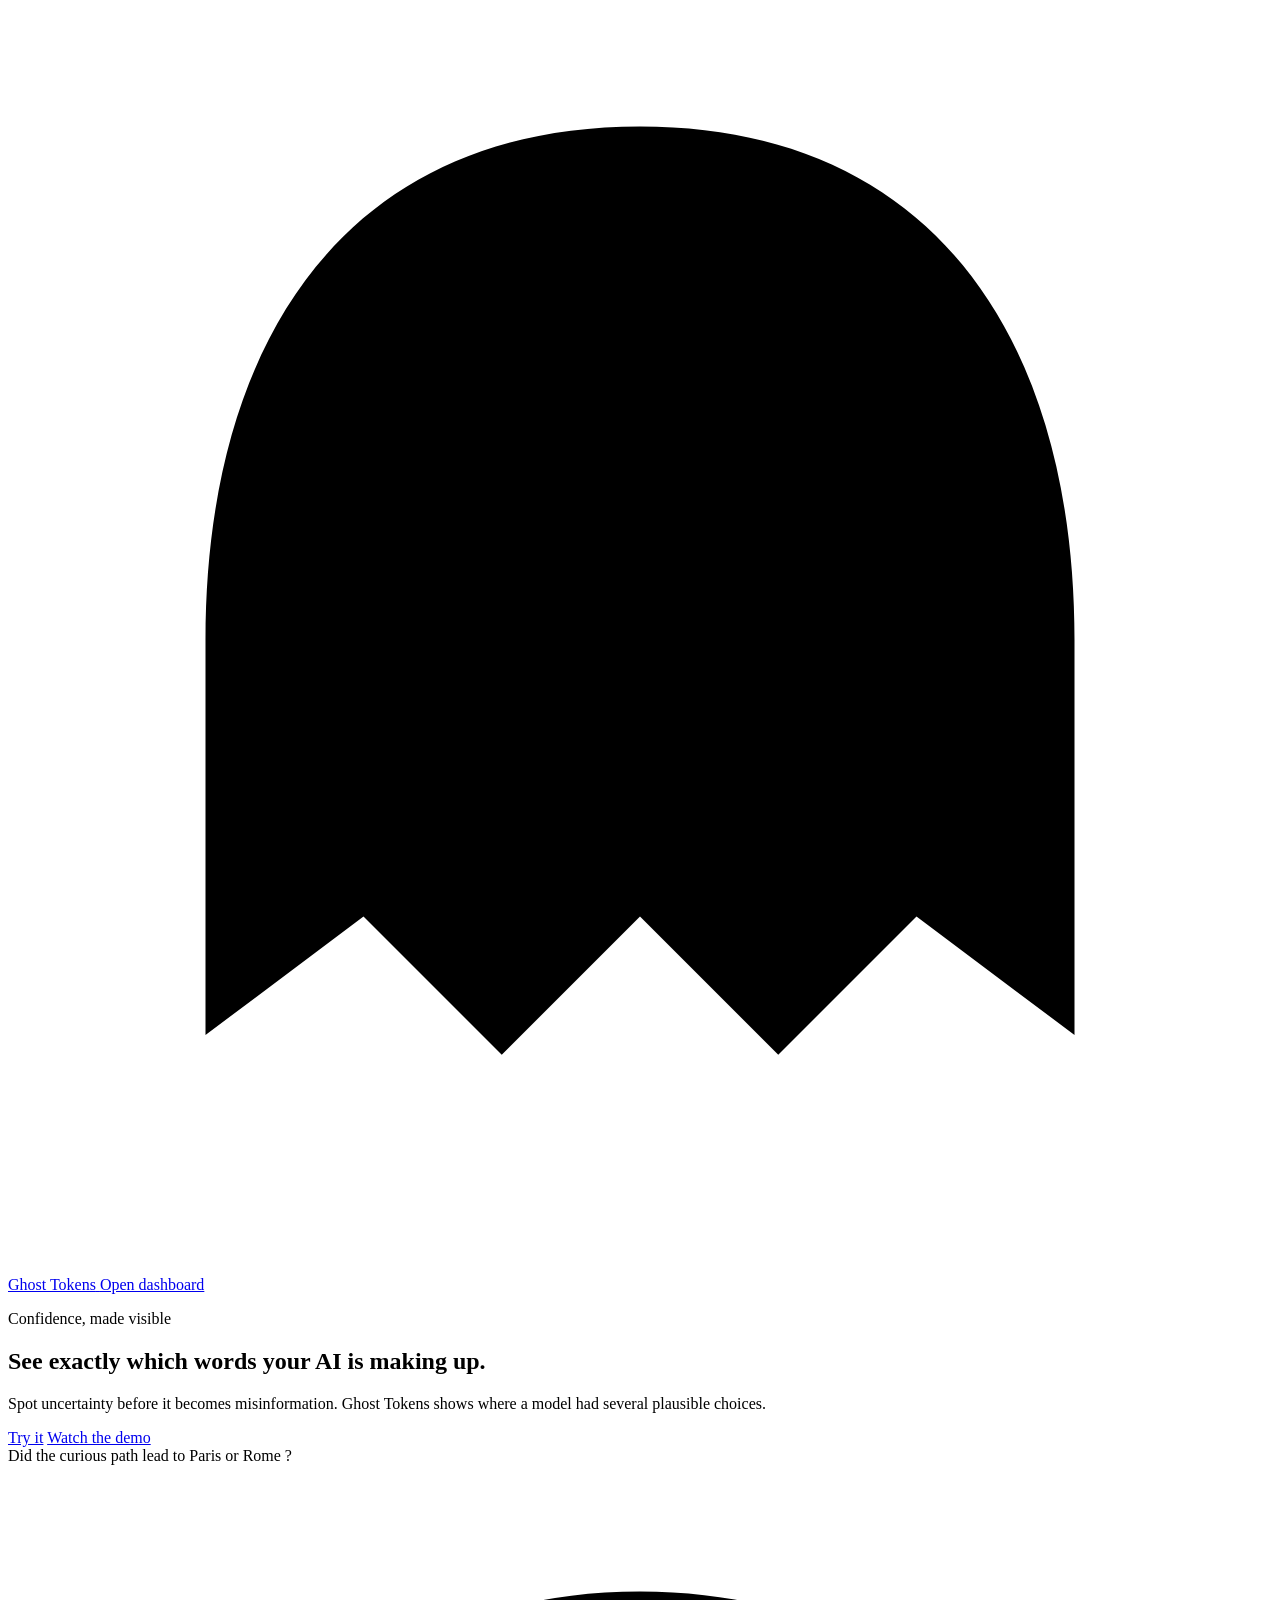
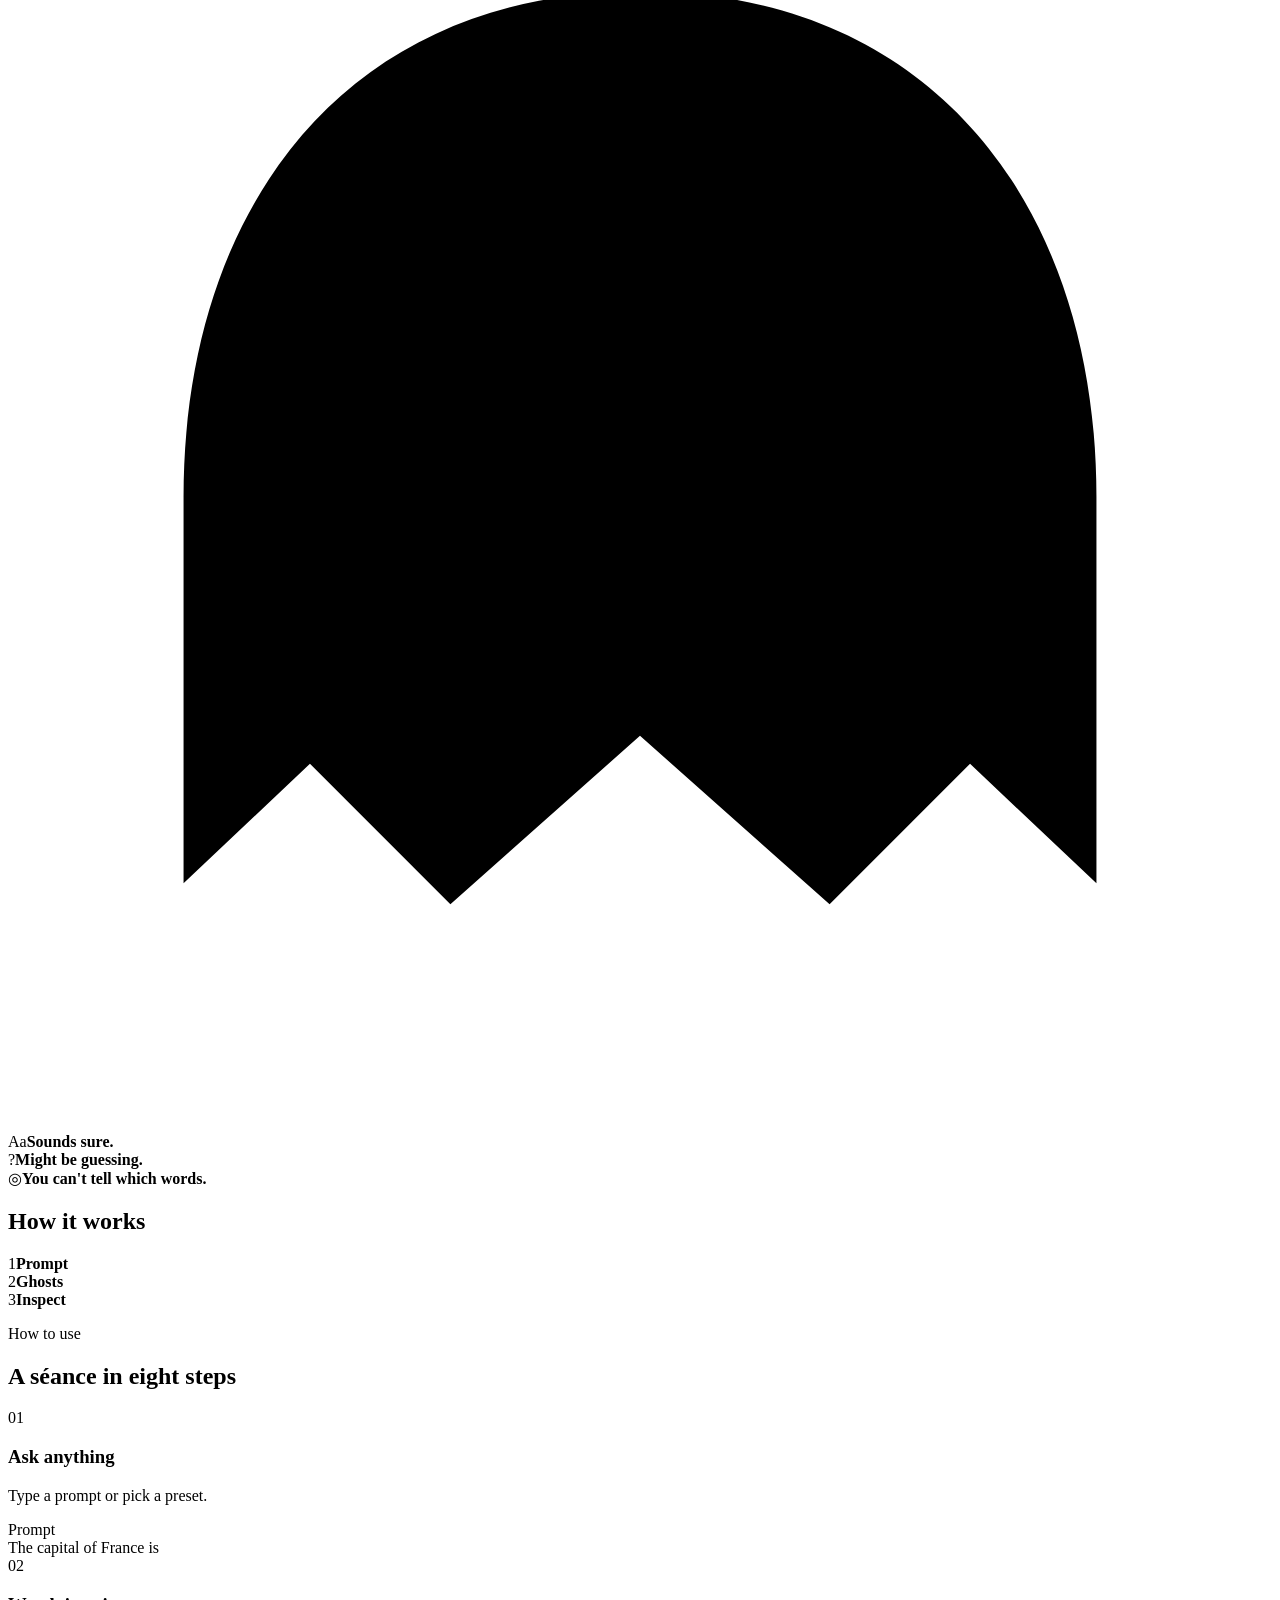
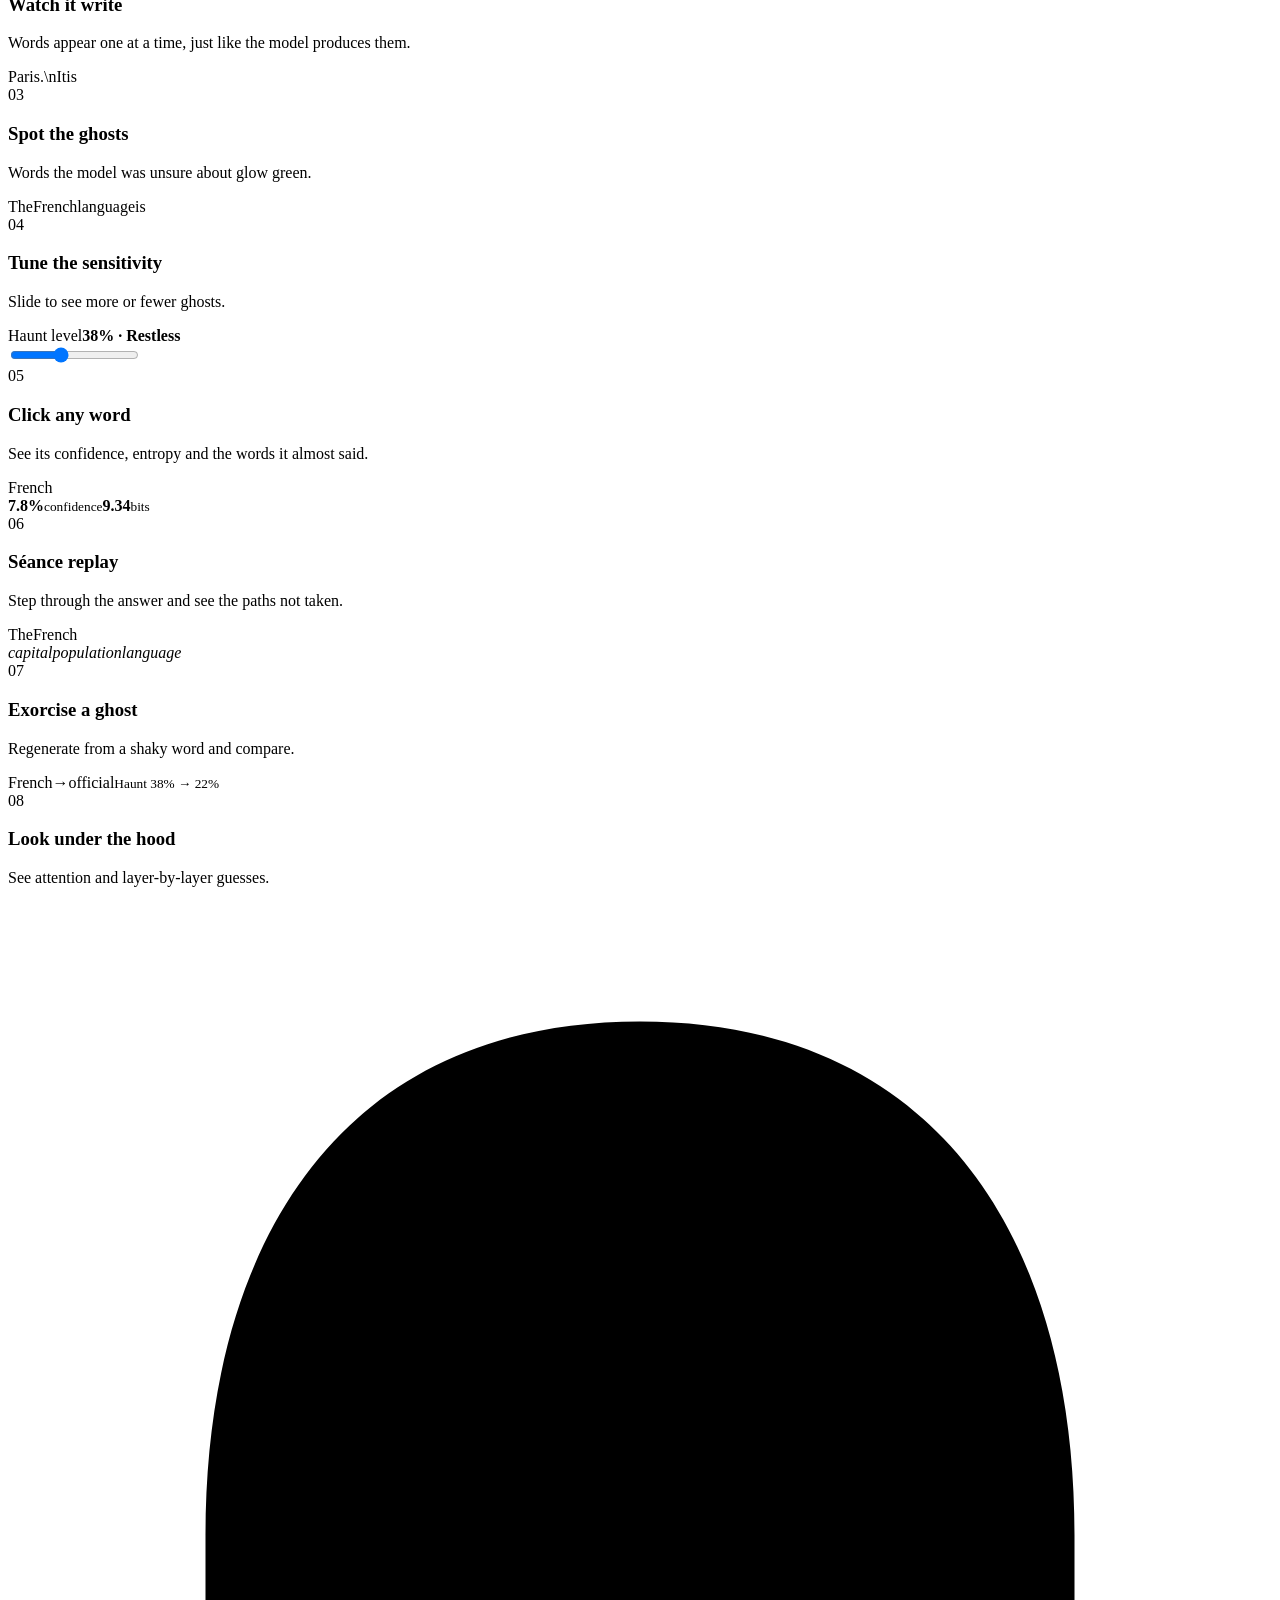
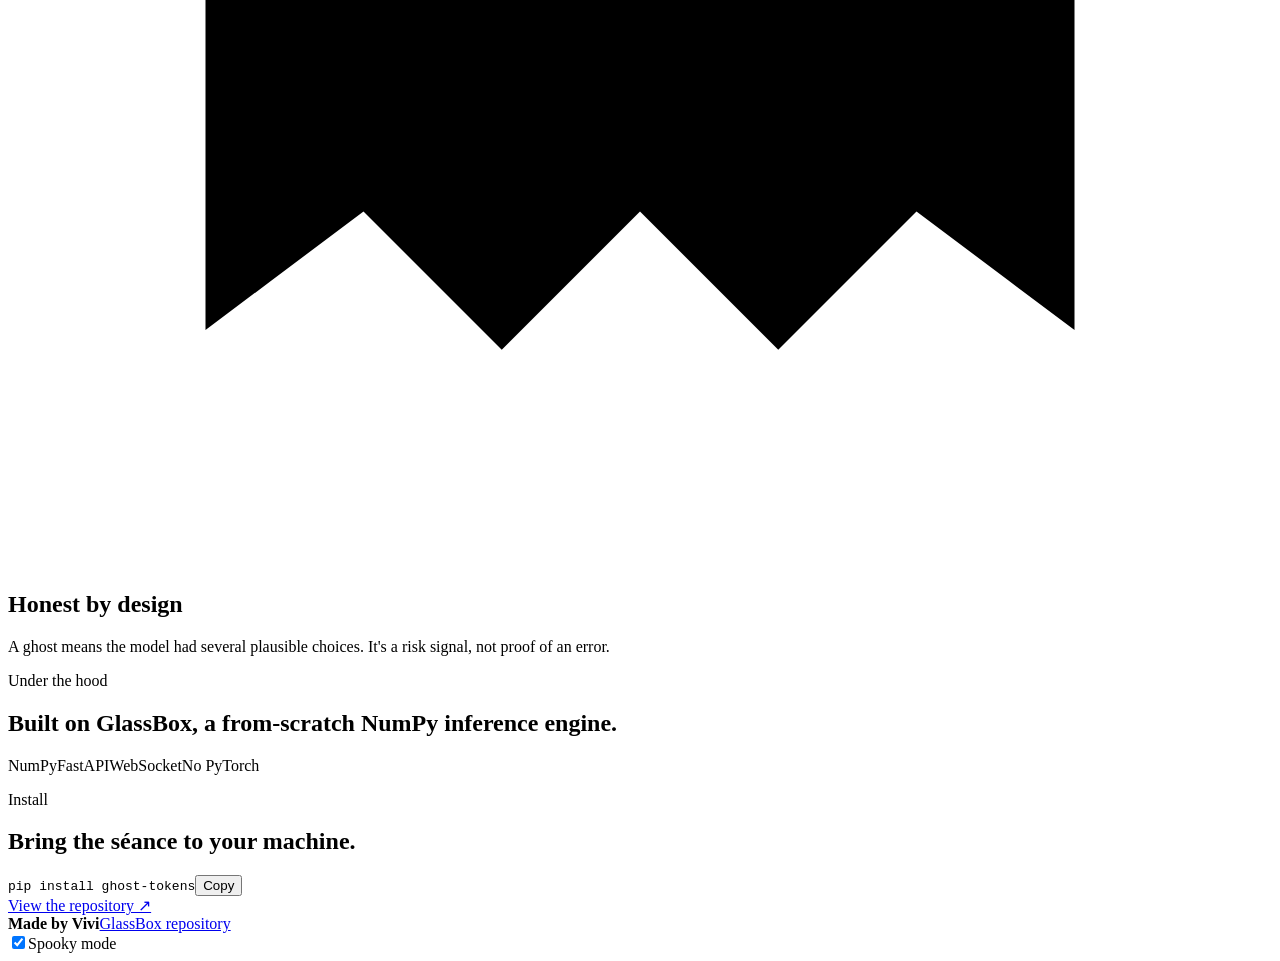
==== glassbox/web/landing.html @ 80829563 "Dashboard fixes, landing page, README" ====
<!DOCTYPE html>
<html lang="en">
<head>
    <meta charset="UTF-8">
    <meta name="viewport" content="width=device-width, initial-scale=1.0">
    <title>Ghost Tokens — See what your AI isn't sure about</title>
    <link rel="stylesheet" href="/static/style.css">
</head>
<body class="spooky-mode landing-page">
    <header class="landing-nav">
        <a class="landing-brand" href="/" aria-label="Ghost Tokens home">
            <svg class="mini-ghost" viewBox="0 0 64 64" aria-hidden="true"><path d="M32 6C17 6 10 17 10 32v20l8-6 7 7 7-7 7 7 7-7 8 6V32C54 17 47 6 32 6Z"/><circle cx="24" cy="29" r="3"/><circle cx="40" cy="29" r="3"/><path d="M26 39c4 3 8 3 12 0"/></svg>
            <span>Ghost Tokens</span>
        </a>
        <a class="btn btn-quiet-link" href="/dashboard">Open dashboard</a>
    </header>

    <main>
        <section class="hero" aria-labelledby="hero-title">
            <div class="hero-copy">
                <p class="kicker">Confidence, made visible</p>
                <h1 id="hero-title">See exactly which words your AI is making up.</h1>
                <p class="hero-lede">Spot uncertainty before it becomes misinformation. Ghost Tokens shows where a model had several plausible choices.</p>
                <div class="hero-actions">
                    <a class="btn btn-primary-link" href="/dashboard">Try it</a>
                    <a class="btn btn-secondary-link" href="#how-to-use">Watch the demo</a>
                </div>
            </div>
            <div class="hero-demo" aria-label="Live miniature Ghost Tokens example">
                <div class="mini-answer">
                    <span>Did the</span>
                    <span class="mini-chip">curious</span>
                    <span>path lead to</span>
                    <span class="mini-chip ghost-mini">Paris</span>
                    <span>or</span>
                    <span class="mini-chip ghost-mini alt">Rome</span>
                    <span>?</span>
                </div>
                <div class="hero-mascot" aria-hidden="true">
                    <svg viewBox="0 0 180 180"><path d="M90 18c-42 0-65 31-65 72v55l18-17 20 20 27-24 27 24 20-20 18 17v-55c0-41-23-72-65-72Z"/><ellipse cx="69" cy="86" rx="8" rx="11"/><ellipse cx="111" cy="86" rx="8" rx="11"/><path d="M76 111c9 8 19 8 28 0"/></svg>
                </div>
            </div>
        </section>

        <section class="problem-strip" aria-label="The problem">
            <div><span class="problem-icon">Aa</span><b>Sounds sure.</b></div>
            <div><span class="problem-icon">?</span><b>Might be guessing.</b></div>
            <div><span class="problem-icon">◎</span><b>You can't tell which words.</b></div>
        </section>

        <section class="orientation" aria-labelledby="orientation-title">
            <h2 id="orientation-title" class="sr-only">How it works</h2>
            <div><span>1</span><b>Prompt</b></div><i></i>
            <div><span>2</span><b>Ghosts</b></div><i></i>
            <div><span>3</span><b>Inspect</b></div>
        </section>

        <section id="how-to-use" class="how-to-use" aria-labelledby="how-title">
            <div class="section-heading"><p class="kicker">How to use</p><h2 id="how-title">A séance in eight steps</h2></div>
            <div class="scroll-cards">
                <article class="scroll-card" data-step="1">
                    <aside class="card-step"><span>01</span><div class="step-progress"></div></aside>
                    <div class="card-copy"><h3>Ask anything</h3><p>Type a prompt or pick a preset.</p></div>
                    <div class="card-mock mock-prompt"><div class="mock-label">Prompt</div><div class="mock-input"><span class="typed-text">The capital of France is</span><b class="typing-caret"></b></div></div>
                </article>
                <article class="scroll-card" data-step="2">
                    <aside class="card-step"><span>02</span><div class="step-progress"></div></aside>
                    <div class="card-copy"><h3>Watch it write</h3><p>Words appear one at a time, just like the model produces them.</p></div>
                    <div class="card-mock mock-writing"><span>Paris</span><span>.</span><span>\n</span><span>It</span><span>is</span></div>
                </article>
                <article class="scroll-card" data-step="3">
                    <aside class="card-step"><span>03</span><div class="step-progress"></div></aside>
                    <div class="card-copy"><h3>Spot the ghosts</h3><p>Words the model was unsure about glow green.</p></div>
                    <div class="card-mock mock-ghosts"><span>The</span><span class="demo-ghost">French</span><span class="demo-ghost">language</span><span>is</span></div>
                </article>
                <article class="scroll-card" data-step="4">
                    <aside class="card-step"><span>04</span><div class="step-progress"></div></aside>
                    <div class="card-copy"><h3>Tune the sensitivity</h3><p>Slide to see more or fewer ghosts.</p></div>
                    <div class="card-mock mock-slider"><div class="mock-haunt"><span>Haunt level</span><b>38% · Restless</b></div><input aria-label="Sensitivity demo" type="range" value="38"></div>
                </article>
                <article class="scroll-card" data-step="5">
                    <aside class="card-step"><span>05</span><div class="step-progress"></div></aside>
                    <div class="card-copy"><h3>Click any word</h3><p>See its confidence, entropy and the words it almost said.</p></div>
                    <div class="card-mock mock-details"><span class="selected-demo-chip">French</span><div><b>7.8%</b><small>confidence</small><b>9.34</b><small>bits</small></div></div>
                </article>
                <article class="scroll-card" data-step="6">
                    <aside class="card-step"><span>06</span><div class="step-progress"></div></aside>
                    <div class="card-copy"><h3>Séance replay</h3><p>Step through the answer and see the paths not taken.</p></div>
                    <div class="card-mock mock-replay"><span>The</span><span class="chosen">French</span><div><i>capital</i><i>population</i><i>language</i></div></div>
                </article>
                <article class="scroll-card" data-step="7">
                    <aside class="card-step"><span>07</span><div class="step-progress"></div></aside>
                    <div class="card-copy"><h3>Exorcise a ghost</h3><p>Regenerate from a shaky word and compare.</p></div>
                    <div class="card-mock mock-exorcise"><span class="old-ghost">French</span><span class="arrow">→</span><span class="new-word">official</span><small>Haunt 38% → 22%</small></div>
                </article>
                <article class="scroll-card" data-step="8">
                    <aside class="card-step"><span>08</span><div class="step-progress"></div></aside>
                    <div class="card-copy"><h3>Look under the hood</h3><p>See attention and layer-by-layer guesses.</p></div>
                    <div class="card-mock mock-heatmap" aria-label="Animated attention heatmap"><div class="heatmap-grid"></div></div>
                </article>
            </div>
        </section>

        <section class="trust-box">
            <svg class="trust-ghost" viewBox="0 0 64 64" aria-hidden="true"><path d="M32 6C17 6 10 17 10 32v20l8-6 7 7 7-7 7 7 7-7 8 6V32C54 17 47 6 32 6Z"/><circle cx="24" cy="29" r="3"/><circle cx="40" cy="29" r="3"/></svg>
            <div><h2>Honest by design</h2><p>A ghost means the model had several plausible choices. It's a risk signal, not proof of an error.</p></div>
        </section>

        <section class="underhood-credit">
            <p class="kicker">Under the hood</p>
            <h2>Built on GlassBox, a from-scratch NumPy inference engine.</h2>
            <div class="badges"><span>NumPy</span><span>FastAPI</span><span>WebSocket</span><span>No PyTorch</span></div>
        </section>

        <section class="install">
            <div><p class="kicker">Install</p><h2>Bring the séance to your machine.</h2></div>
            <div class="install-box"><code id="pip-command">pip install ghost-tokens</code><button id="copy-command" type="button">Copy</button></div>
            <a href="https://github.com/bistighosh16/glassbox" target="_blank" rel="noreferrer">View the repository ↗</a>
        </section>
    </main>

    <footer class="landing-footer">
        <div><b>Made by Vivi</b><a href="https://github.com/bistighosh16/glassbox" target="_blank" rel="noreferrer">GlassBox repository</a></div>
        <label class="toggle spooky-toggle"><input type="checkbox" id="landing-spooky" checked><span>Spooky mode</span></label>
    </footer>
    <script src="/static/landing.js"></script>
</body>
</html>
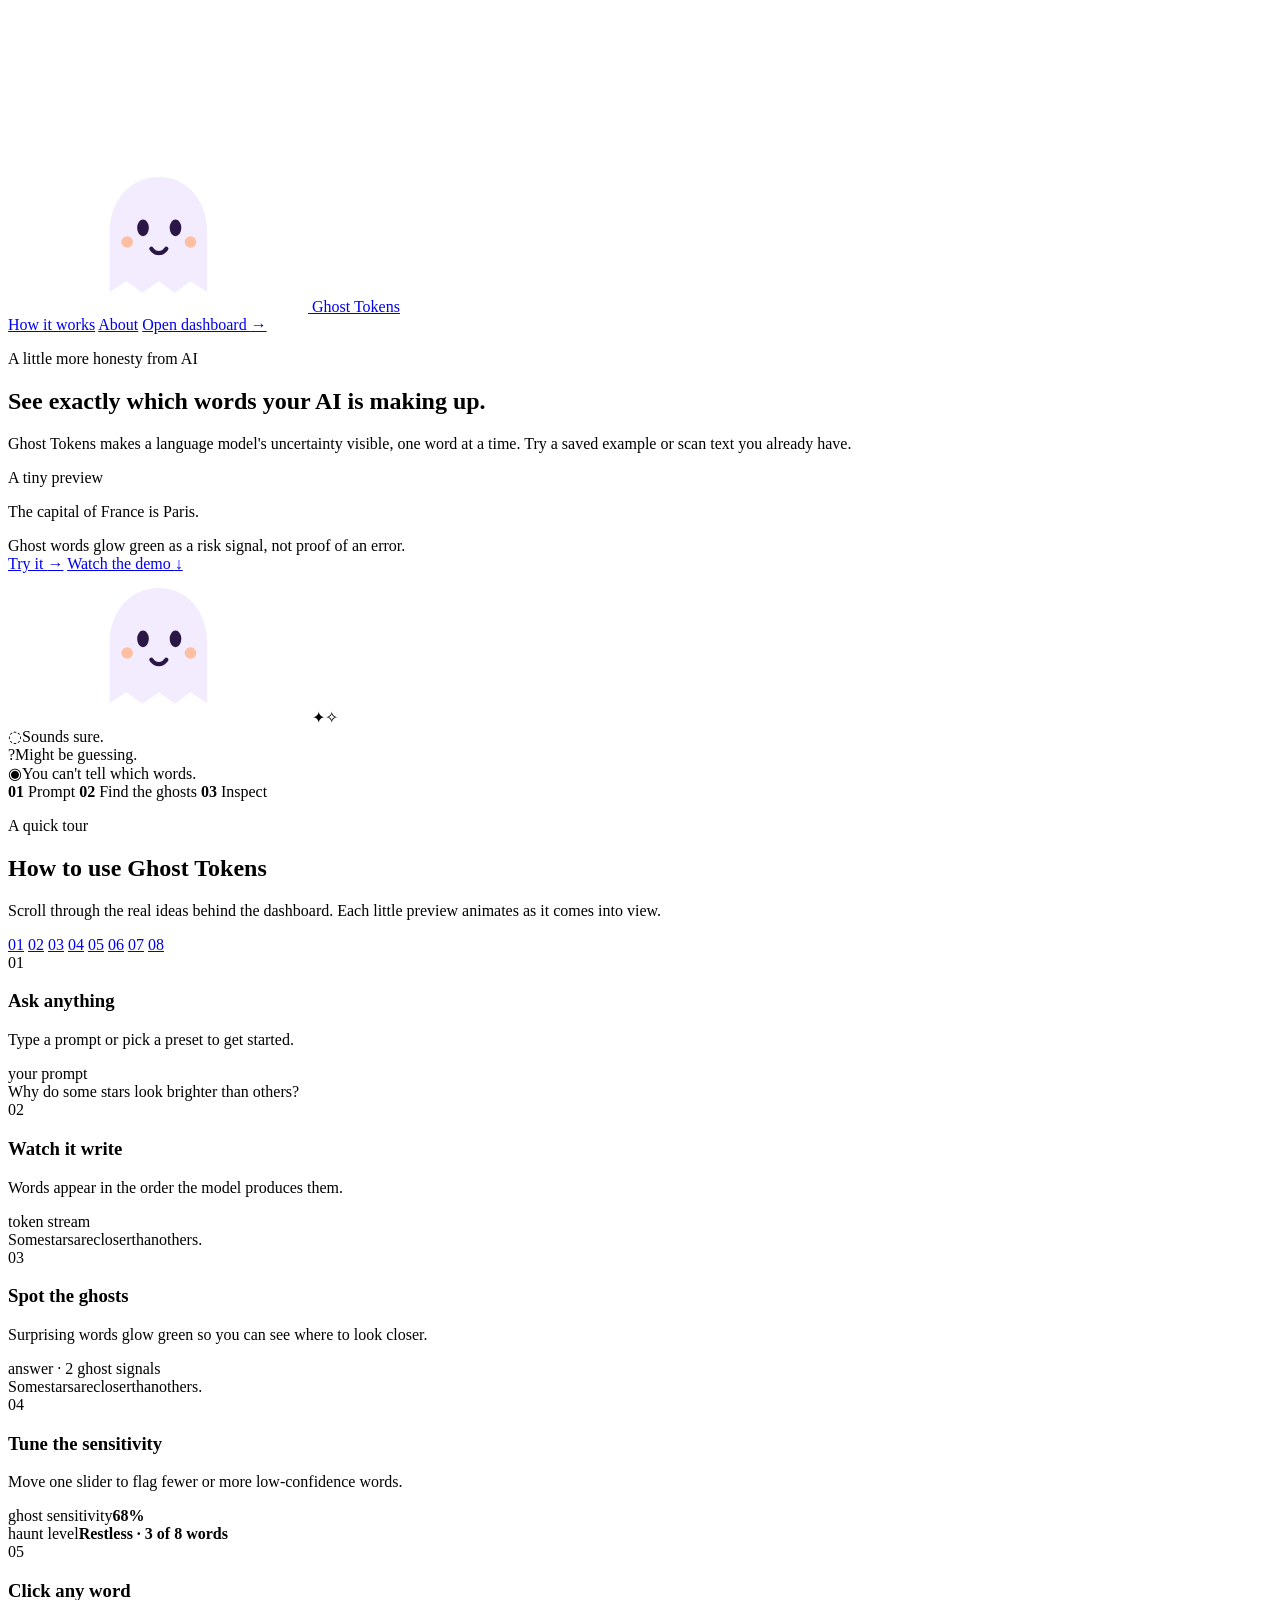
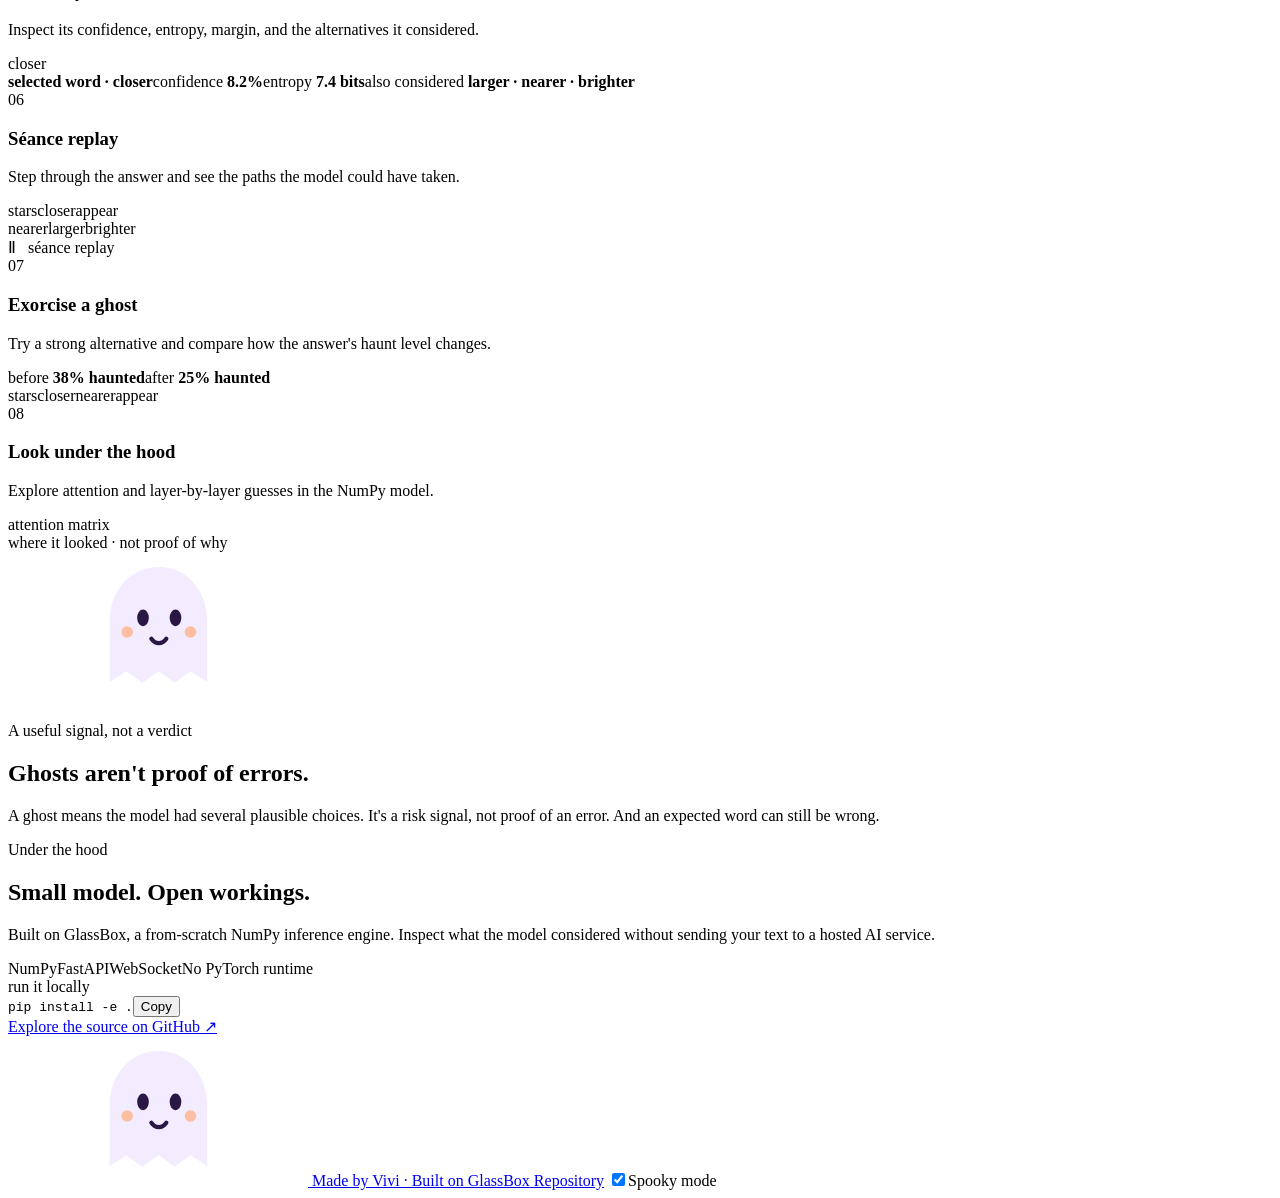
==== commit 4ae79444: "Add Haunt Scan, landing page rebuild, dashboard and README polish" ====
--- a/glassbox/web/landing.html
+++ b/glassbox/web/landing.html
@@ -2,127 +2,186 @@
 <html lang="en">
 <head>
     <meta charset="UTF-8">
-    <meta name="viewport" content="width=device-width, initial-scale=1.0">
+    <meta name="viewport" content="width=device-width, initial-scale=1">
+    <meta name="theme-color" content="#140a22">
+    <meta name="description" content="See which words a small language model found uncertain with Ghost Tokens and Haunt Scan.">
     <title>Ghost Tokens — See what your AI isn't sure about</title>
-    <link rel="stylesheet" href="/static/style.css">
+    <link rel="stylesheet" href="/static/landing-page.css">
 </head>
-<body class="spooky-mode landing-page">
-    <header class="landing-nav">
-        <a class="landing-brand" href="/" aria-label="Ghost Tokens home">
-            <svg class="mini-ghost" viewBox="0 0 64 64" aria-hidden="true"><path d="M32 6C17 6 10 17 10 32v20l8-6 7 7 7-7 7 7 7-7 8 6V32C54 17 47 6 32 6Z"/><circle cx="24" cy="29" r="3"/><circle cx="40" cy="29" r="3"/><path d="M26 39c4 3 8 3 12 0"/></svg>
+<body class="landing-page spooky-on">
+    <svg class="svg-defs" aria-hidden="true" focusable="false">
+        <symbol id="friendly-ghost" viewBox="0 0 160 180">
+            <path d="M22 84C22 45 48 18 81 18s58 27 58 66v72l-20-13-19 14-19-14-20 14-19-14-20 13V84Z" fill="#f3ecff"/>
+            <ellipse cx="62" cy="79" rx="7" ry="10" fill="#2a1745"/>
+            <ellipse cx="101" cy="79" rx="7" ry="10" fill="#2a1745"/>
+            <path d="M72 104c5 7 13 7 18 0" fill="none" stroke="#2a1745" stroke-linecap="round" stroke-width="5"/>
+            <circle cx="43" cy="96" r="7" fill="#ffb38a" opacity=".8"/>
+            <circle cx="119" cy="96" r="7" fill="#ffb38a" opacity=".8"/>
+        </symbol>
+    </svg>
+
+    <header class="site-header">
+        <a class="wordmark" href="/" aria-label="Ghost Tokens home">
+            <svg class="wordmark-ghost" aria-hidden="true"><use href="#friendly-ghost"></use></svg>
             <span>Ghost Tokens</span>
         </a>
-        <a class="btn btn-quiet-link" href="/dashboard">Open dashboard</a>
+        <nav class="header-nav" aria-label="Main navigation">
+            <a href="#how-to">How it works</a>
+            <a href="#about">About</a>
+            <a class="nav-cta" href="/dashboard">Open dashboard <span aria-hidden="true">→</span></a>
+        </nav>
     </header>
 
     <main>
         <section class="hero" aria-labelledby="hero-title">
             <div class="hero-copy">
-                <p class="kicker">Confidence, made visible</p>
+                <p class="eyebrow">A little more honesty from AI</p>
                 <h1 id="hero-title">See exactly which words your AI is making up.</h1>
-                <p class="hero-lede">Spot uncertainty before it becomes misinformation. Ghost Tokens shows where a model had several plausible choices.</p>
+                <p class="hero-summary">Ghost Tokens makes a language model's uncertainty visible, one word at a time. Try a saved example or scan text you already have.</p>
+                <div class="hero-demo" aria-label="Example sentence with an uncertain word highlighted">
+                    <span class="demo-label">A tiny preview</span>
+                    <p>The <span class="demo-ghost">capital</span> of France is <span class="demo-ghost ghost-word-delayed">Paris</span>.</p>
+                    <span class="demo-caption">Ghost words glow green as a risk signal, not proof of an error.</span>
+                </div>
                 <div class="hero-actions">
-                    <a class="btn btn-primary-link" href="/dashboard">Try it</a>
-                    <a class="btn btn-secondary-link" href="#how-to-use">Watch the demo</a>
+                    <a class="button button-primary" href="/dashboard">Try it <span aria-hidden="true">→</span></a>
+                    <a class="button button-secondary" href="#how-to">Watch the demo <span aria-hidden="true">↓</span></a>
                 </div>
             </div>
-            <div class="hero-demo" aria-label="Live miniature Ghost Tokens example">
-                <div class="mini-answer">
-                    <span>Did the</span>
-                    <span class="mini-chip">curious</span>
-                    <span>path lead to</span>
-                    <span class="mini-chip ghost-mini">Paris</span>
-                    <span>or</span>
-                    <span class="mini-chip ghost-mini alt">Rome</span>
-                    <span>?</span>
-                </div>
-                <div class="hero-mascot" aria-hidden="true">
-                    <svg viewBox="0 0 180 180"><path d="M90 18c-42 0-65 31-65 72v55l18-17 20 20 27-24 27 24 20-20 18 17v-55c0-41-23-72-65-72Z"/><ellipse cx="69" cy="86" rx="8" rx="11"/><ellipse cx="111" cy="86" rx="8" rx="11"/><path d="M76 111c9 8 19 8 28 0"/></svg>
+            <div class="hero-art" aria-hidden="true">
+                <span class="orb orb-one"></span><span class="orb orb-two"></span>
+                <svg class="hero-ghost"><use href="#friendly-ghost"></use></svg>
+                <span class="ghost-spark spark-one">✦</span><span class="ghost-spark spark-two">✧</span>
+            </div>
+        </section>
+
+        <section class="problem-strip" aria-label="The problem">
+            <div><span class="strip-icon" aria-hidden="true">◌</span><span>Sounds sure.</span></div>
+            <div><span class="strip-icon" aria-hidden="true">?</span><span>Might be guessing.</span></div>
+            <div><span class="strip-icon" aria-hidden="true">◉</span><span>You can't tell which words.</span></div>
+        </section>
+
+        <section class="three-steps" aria-label="How Ghost Tokens works">
+            <span class="three-step"><b>01</b> Prompt</span>
+            <span class="step-line" aria-hidden="true"></span>
+            <span class="three-step"><b>02</b> Find the ghosts</span>
+            <span class="step-line" aria-hidden="true"></span>
+            <span class="three-step"><b>03</b> Inspect</span>
+        </section>
+
+        <section id="how-to" class="how-to-section" aria-labelledby="how-to-title">
+            <div class="section-heading">
+                <p class="eyebrow">A quick tour</p>
+                <h2 id="how-to-title">How to use Ghost Tokens</h2>
+                <p>Scroll through the real ideas behind the dashboard. Each little preview animates as it comes into view.</p>
+            </div>
+            <div class="tour-layout">
+                <nav class="tour-progress" aria-label="How-to steps">
+                    <a href="#tour-1" aria-label="Step 1: Ask anything" aria-current="step">01</a>
+                    <a href="#tour-2" aria-label="Step 2: Watch it write">02</a>
+                    <a href="#tour-3" aria-label="Step 3: Spot the ghosts">03</a>
+                    <a href="#tour-4" aria-label="Step 4: Tune sensitivity">04</a>
+                    <a href="#tour-5" aria-label="Step 5: Click any word">05</a>
+                    <a href="#tour-6" aria-label="Step 6: Séance replay">06</a>
+                    <a href="#tour-7" aria-label="Step 7: Exorcise a ghost">07</a>
+                    <a href="#tour-8" aria-label="Step 8: Look under the hood">08</a>
+                </nav>
+                <div class="tour-cards">
+                    <article id="tour-1" class="tour-card" data-tour-step="1">
+                        <div class="tour-copy"><span class="step-number">01</span><h3>Ask anything</h3><p>Type a prompt or pick a preset to get started.</p></div>
+                        <div class="mock mock-prompt" aria-hidden="true">
+                            <span class="mock-label">your prompt</span>
+                            <div class="typed-prompt">Why do some stars look brighter than others?</div>
+                            <span class="mock-cursor"></span>
+                        </div>
+                    </article>
+                    <article id="tour-2" class="tour-card" data-tour-step="2">
+                        <div class="tour-copy"><span class="step-number">02</span><h3>Watch it write</h3><p>Words appear in the order the model produces them.</p></div>
+                        <div class="mock mock-tokens" aria-hidden="true">
+                            <span class="mock-label">token stream</span>
+                            <div class="token-row"><span>Some</span><span>stars</span><span>are</span><span>closer</span><span>than</span><span>others.</span></div>
+                        </div>
+                    </article>
+                    <article id="tour-3" class="tour-card" data-tour-step="3">
+                        <div class="tour-copy"><span class="step-number">03</span><h3>Spot the ghosts</h3><p>Surprising words glow green so you can see where to look closer.</p></div>
+                        <div class="mock mock-tokens mock-ghosts" aria-hidden="true">
+                            <span class="mock-label">answer · 2 ghost signals</span>
+                            <div class="token-row"><span>Some</span><span class="ghost-token">stars</span><span>are</span><span class="ghost-token">closer</span><span>than</span><span>others.</span></div>
+                        </div>
+                    </article>
+                    <article id="tour-4" class="tour-card" data-tour-step="4">
+                        <div class="tour-copy"><span class="step-number">04</span><h3>Tune the sensitivity</h3><p>Move one slider to flag fewer or more low-confidence words.</p></div>
+                        <div class="mock mock-sensitivity" aria-hidden="true">
+                            <div class="mock-meter-title"><span>ghost sensitivity</span><b>68%</b></div>
+                            <div class="mock-slider"><span></span><i></i></div>
+                            <div class="mock-haunt"><span>haunt level</span><b>Restless · 3 of 8 words</b></div>
+                        </div>
+                    </article>
+                    <article id="tour-5" class="tour-card" data-tour-step="5">
+                        <div class="tour-copy"><span class="step-number">05</span><h3>Click any word</h3><p>Inspect its confidence, entropy, margin, and the alternatives it considered.</p></div>
+                        <div class="mock mock-inspect" aria-hidden="true">
+                            <span class="ghost-token selected-token">closer</span>
+                            <div class="mock-detail"><b>selected word · closer</b><span>confidence <strong>8.2%</strong></span><span>entropy <strong>7.4 bits</strong></span><span>also considered <strong>larger · nearer · brighter</strong></span></div>
+                        </div>
+                    </article>
+                    <article id="tour-6" class="tour-card" data-tour-step="6">
+                        <div class="tour-copy"><span class="step-number">06</span><h3>Séance replay</h3><p>Step through the answer and see the paths the model could have taken.</p></div>
+                        <div class="mock mock-replay" aria-hidden="true">
+                            <div class="token-row"><span>stars</span><span class="ghost-token">closer</span><span>appear</span></div>
+                            <div class="alternative-words"><span>nearer</span><span>larger</span><span>brighter</span></div>
+                            <span class="mock-replay-button">Ⅱ &nbsp; séance replay</span>
+                        </div>
+                    </article>
+                    <article id="tour-7" class="tour-card" data-tour-step="7">
+                        <div class="tour-copy"><span class="step-number">07</span><h3>Exorcise a ghost</h3><p>Try a strong alternative and compare how the answer's haunt level changes.</p></div>
+                        <div class="mock mock-exorcise" aria-hidden="true">
+                            <div class="before-after"><span>before <b>38% haunted</b></span><span>after <b>25% haunted</b></span></div>
+                            <div class="token-row"><span>stars</span><span class="ghost-token dissolving">closer</span><span class="replacement">nearer</span><span>appear</span></div>
+                        </div>
+                    </article>
+                    <article id="tour-8" class="tour-card" data-tour-step="8">
+                        <div class="tour-copy"><span class="step-number">08</span><h3>Look under the hood</h3><p>Explore attention and layer-by-layer guesses in the NumPy model.</p></div>
+                        <div class="mock mock-heatmap" aria-hidden="true">
+                            <span class="mock-label">attention matrix</span>
+                            <div class="heatmap-grid">
+                                <i></i><i></i><i></i><i></i><i></i><i></i><i></i><i></i><i></i><i></i><i></i><i></i><i></i><i></i><i></i><i></i><i></i><i></i><i></i><i></i><i></i><i></i><i></i><i></i><i></i><i></i><i></i><i></i><i></i><i></i><i></i><i></i><i></i><i></i><i></i><i></i>
+                            </div>
+                            <span class="heatmap-caption">where it looked · not proof of why</span>
+                        </div>
+                    </article>
                 </div>
             </div>
         </section>
 
-        <section class="problem-strip" aria-label="The problem">
-            <div><span class="problem-icon">Aa</span><b>Sounds sure.</b></div>
-            <div><span class="problem-icon">?</span><b>Might be guessing.</b></div>
-            <div><span class="problem-icon">◎</span><b>You can't tell which words.</b></div>
+        <section class="honesty-section">
+            <svg class="honesty-ghost" aria-hidden="true"><use href="#friendly-ghost"></use></svg>
+            <div><p class="eyebrow">A useful signal, not a verdict</p><h2>Ghosts aren't proof of errors.</h2><p>A ghost means the model had several plausible choices. It's a risk signal, not proof of an error. And an expected word can still be wrong.</p></div>
         </section>
 
-        <section class="orientation" aria-labelledby="orientation-title">
-            <h2 id="orientation-title" class="sr-only">How it works</h2>
-            <div><span>1</span><b>Prompt</b></div><i></i>
-            <div><span>2</span><b>Ghosts</b></div><i></i>
-            <div><span>3</span><b>Inspect</b></div>
-        </section>
-
-        <section id="how-to-use" class="how-to-use" aria-labelledby="how-title">
-            <div class="section-heading"><p class="kicker">How to use</p><h2 id="how-title">A séance in eight steps</h2></div>
-            <div class="scroll-cards">
-                <article class="scroll-card" data-step="1">
-                    <aside class="card-step"><span>01</span><div class="step-progress"></div></aside>
-                    <div class="card-copy"><h3>Ask anything</h3><p>Type a prompt or pick a preset.</p></div>
-                    <div class="card-mock mock-prompt"><div class="mock-label">Prompt</div><div class="mock-input"><span class="typed-text">The capital of France is</span><b class="typing-caret"></b></div></div>
-                </article>
-                <article class="scroll-card" data-step="2">
-                    <aside class="card-step"><span>02</span><div class="step-progress"></div></aside>
-                    <div class="card-copy"><h3>Watch it write</h3><p>Words appear one at a time, just like the model produces them.</p></div>
-                    <div class="card-mock mock-writing"><span>Paris</span><span>.</span><span>\n</span><span>It</span><span>is</span></div>
-                </article>
-                <article class="scroll-card" data-step="3">
-                    <aside class="card-step"><span>03</span><div class="step-progress"></div></aside>
-                    <div class="card-copy"><h3>Spot the ghosts</h3><p>Words the model was unsure about glow green.</p></div>
-                    <div class="card-mock mock-ghosts"><span>The</span><span class="demo-ghost">French</span><span class="demo-ghost">language</span><span>is</span></div>
-                </article>
-                <article class="scroll-card" data-step="4">
-                    <aside class="card-step"><span>04</span><div class="step-progress"></div></aside>
-                    <div class="card-copy"><h3>Tune the sensitivity</h3><p>Slide to see more or fewer ghosts.</p></div>
-                    <div class="card-mock mock-slider"><div class="mock-haunt"><span>Haunt level</span><b>38% · Restless</b></div><input aria-label="Sensitivity demo" type="range" value="38"></div>
-                </article>
-                <article class="scroll-card" data-step="5">
-                    <aside class="card-step"><span>05</span><div class="step-progress"></div></aside>
-                    <div class="card-copy"><h3>Click any word</h3><p>See its confidence, entropy and the words it almost said.</p></div>
-                    <div class="card-mock mock-details"><span class="selected-demo-chip">French</span><div><b>7.8%</b><small>confidence</small><b>9.34</b><small>bits</small></div></div>
-                </article>
-                <article class="scroll-card" data-step="6">
-                    <aside class="card-step"><span>06</span><div class="step-progress"></div></aside>
-                    <div class="card-copy"><h3>Séance replay</h3><p>Step through the answer and see the paths not taken.</p></div>
-                    <div class="card-mock mock-replay"><span>The</span><span class="chosen">French</span><div><i>capital</i><i>population</i><i>language</i></div></div>
-                </article>
-                <article class="scroll-card" data-step="7">
-                    <aside class="card-step"><span>07</span><div class="step-progress"></div></aside>
-                    <div class="card-copy"><h3>Exorcise a ghost</h3><p>Regenerate from a shaky word and compare.</p></div>
-                    <div class="card-mock mock-exorcise"><span class="old-ghost">French</span><span class="arrow">→</span><span class="new-word">official</span><small>Haunt 38% → 22%</small></div>
-                </article>
-                <article class="scroll-card" data-step="8">
-                    <aside class="card-step"><span>08</span><div class="step-progress"></div></aside>
-                    <div class="card-copy"><h3>Look under the hood</h3><p>See attention and layer-by-layer guesses.</p></div>
-                    <div class="card-mock mock-heatmap" aria-label="Animated attention heatmap"><div class="heatmap-grid"></div></div>
-                </article>
+        <section id="about" class="about-section">
+            <div class="about-copy">
+                <p class="eyebrow">Under the hood</p>
+                <h2>Small model. Open workings.</h2>
+                <p>Built on GlassBox, a from-scratch NumPy inference engine. Inspect what the model considered without sending your text to a hosted AI service.</p>
+                <div class="tech-badges" aria-label="Technology stack"><span>NumPy</span><span>FastAPI</span><span>WebSocket</span><span>No PyTorch runtime</span></div>
             </div>
-        </section>
-
-        <section class="trust-box">
-            <svg class="trust-ghost" viewBox="0 0 64 64" aria-hidden="true"><path d="M32 6C17 6 10 17 10 32v20l8-6 7 7 7-7 7 7 7-7 8 6V32C54 17 47 6 32 6Z"/><circle cx="24" cy="29" r="3"/><circle cx="40" cy="29" r="3"/></svg>
-            <div><h2>Honest by design</h2><p>A ghost means the model had several plausible choices. It's a risk signal, not proof of an error.</p></div>
-        </section>
-
-        <section class="underhood-credit">
-            <p class="kicker">Under the hood</p>
-            <h2>Built on GlassBox, a from-scratch NumPy inference engine.</h2>
-            <div class="badges"><span>NumPy</span><span>FastAPI</span><span>WebSocket</span><span>No PyTorch</span></div>
-        </section>
-
-        <section class="install">
-            <div><p class="kicker">Install</p><h2>Bring the séance to your machine.</h2></div>
-            <div class="install-box"><code id="pip-command">pip install ghost-tokens</code><button id="copy-command" type="button">Copy</button></div>
-            <a href="https://github.com/bistighosh16/glassbox" target="_blank" rel="noreferrer">View the repository ↗</a>
+            <div class="install-card">
+                <span class="mock-label">run it locally</span>
+                <div class="install-command"><code id="install-command">pip install -e .</code><button id="copy-install" type="button" aria-label="Copy install command">Copy</button></div>
+                <span id="copy-status" class="copy-status" role="status" aria-live="polite"></span>
+                <a class="repo-link" href="https://github.com/bistighosh16/glassbox" target="_blank" rel="noreferrer">Explore the source on GitHub <span aria-hidden="true">↗</span></a>
+            </div>
         </section>
     </main>
 
-    <footer class="landing-footer">
-        <div><b>Made by Vivi</b><a href="https://github.com/bistighosh16/glassbox" target="_blank" rel="noreferrer">GlassBox repository</a></div>
-        <label class="toggle spooky-toggle"><input type="checkbox" id="landing-spooky" checked><span>Spooky mode</span></label>
+    <footer class="site-footer">
+        <a class="footer-brand" href="/">
+            <svg class="footer-ghost" aria-hidden="true"><use href="#friendly-ghost"></use></svg>
+            <span>Made by Vivi · Built on GlassBox</span>
+        </a>
+        <a href="https://github.com/bistighosh16/glassbox" target="_blank" rel="noreferrer">Repository</a>
+        <label class="spooky-control"><input id="spooky-mode" type="checkbox" checked><span class="toggle-track" aria-hidden="true"></span><span>Spooky mode</span></label>
     </footer>
-    <script src="/static/landing.js"></script>
+    <script src="/static/landing-page.js"></script>
 </body>
 </html>
